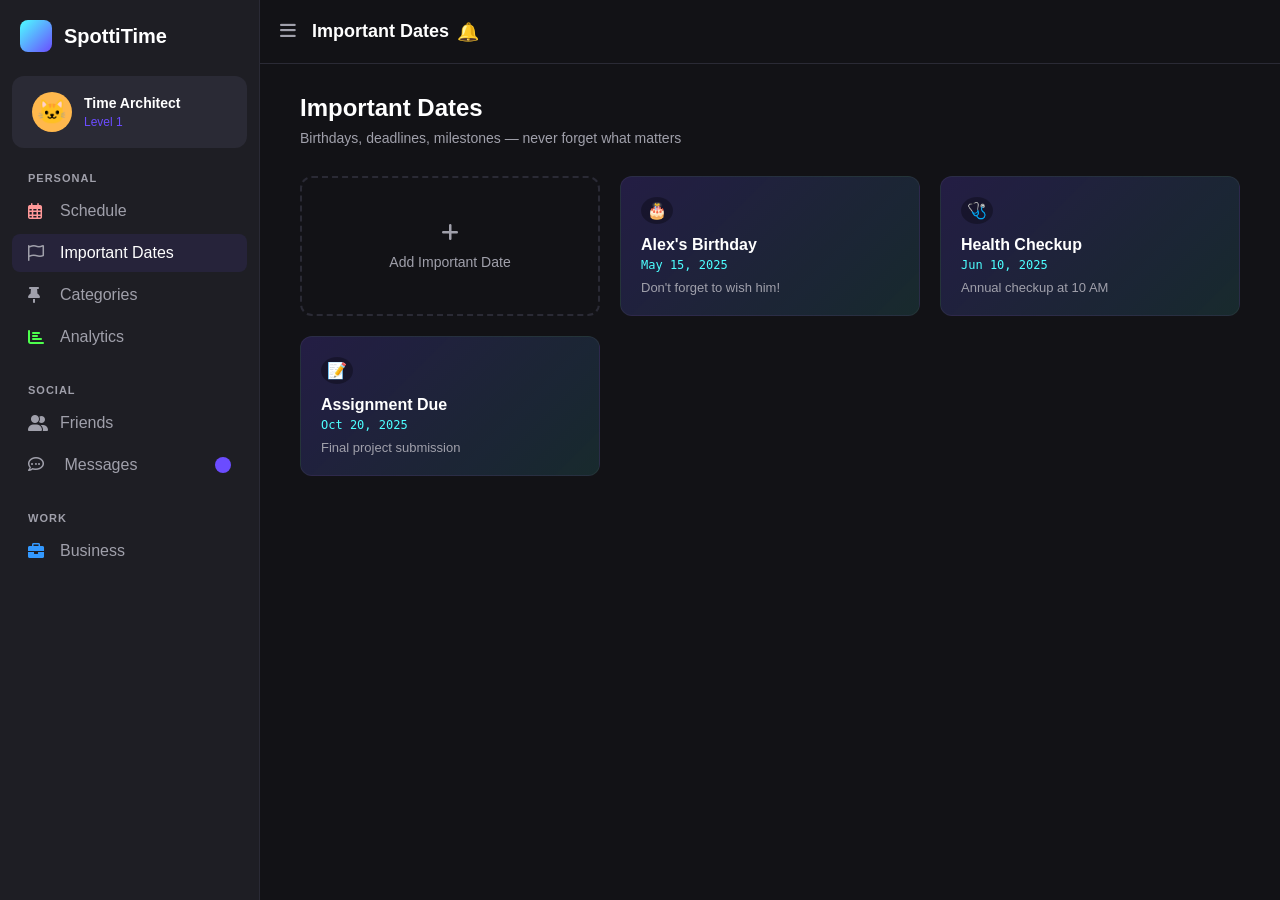
==== important-dates.html @ 73356f84 "Add Important Dates view with modal - Added important-dates.html replacing the schedule container wi" ====
<!DOCTYPE html>
<html lang="en">
<head>
    <meta charset="UTF-8">
    <meta name="viewport" content="width=device-width, initial-scale=1.0">
    <title>SpottiTime</title>
    <link href="https://cdnjs.cloudflare.com/ajax/libs/font-awesome/6.0.0/css/all.min.css" rel="stylesheet">
    <link rel="stylesheet" href="css/main.css">
    <link rel="stylesheet" href="css/important-dates.css">
</head>
<body>
    <div class="app-container">
        <!-- Left Sidebar -->
        <aside class="sidebar" id="sidebar-container">
            <div class="logo-container">
                <div class="logo-icon"></div>
                <h1>SpottiTime</h1>
            </div>

            <div id="profile-button-container"></div>

            <nav class="sidebar-nav">
                <div class="nav-section">
                    <h3>PERSONAL</h3>
                    <div id="schedule-button-container"></div>
                    <div id="important-dates-button-container"></div>
                    <div id="categories-button-container"></div>
                    <div id="analytics-button-container"></div>
                </div>

                <div class="nav-section">
                    <h3>SOCIAL</h3>
                    <div id="friends-button-container"></div>
                    <div id="messages-button-container"></div>
                </div>

                <div class="nav-section">
                    <h3>WORK</h3>
                    <div id="business-button-container"></div>
                </div>
            </nav>
        </aside>

        <!-- Main Content -->
        <main class="main-content">
            <header class="main-header" style="justify-content: flex-start; padding-left: 20px;">
                <div class="header-left">
                    <button class="menu-toggle"><i class="fas fa-bars"></i></button>
                    <h2 style="display: flex; align-items: center; gap: 8px;">Important Dates <span style="color: #ffd633;">🔔</span></h2>
                </div>
            </header>

            <div class="important-dates-container">
                <div class="important-dates-header">
                    <h2>Important Dates</h2>
                    <p>Birthdays, deadlines, milestones — never forget what matters</p>
                </div>

                <div class="dates-grid" id="dates-grid">
                    <div class="date-card add-date-card" id="add-date-btn">
                        <i class="fas fa-plus"></i>
                        <span>Add Important Date</span>
                    </div>

                    <div class="date-card important-date-card">
                        <div class="date-card-icon">🎂</div>
                        <h3 class="date-card-title">Alex's Birthday</h3>
                        <div class="date-card-date">May 15, 2025</div>
                        <div class="date-card-desc">Don't forget to wish him!</div>
                    </div>

                    <div class="date-card important-date-card">
                        <div class="date-card-icon">🩺</div>
                        <h3 class="date-card-title">Health Checkup</h3>
                        <div class="date-card-date">Jun 10, 2025</div>
                        <div class="date-card-desc">Annual checkup at 10 AM</div>
                    </div>

                    <div class="date-card important-date-card">
                        <div class="date-card-icon">📝</div>
                        <h3 class="date-card-title">Assignment Due</h3>
                        <div class="date-card-date">Oct 20, 2025</div>
                        <div class="date-card-desc">Final project submission</div>
                    </div>
                </div>
            </div>
        </main>
    </div>

    <!-- Modal for adding an important date -->
    <div class="modal-overlay" id="add-date-modal">
        <div class="modal-content">
            <div class="modal-header">
                <h2>Add Important Date</h2>
                <button class="close-btn" id="close-modal-btn"><i class="fas fa-times"></i></button>
            </div>
            <form id="add-date-form">
                <div class="form-group">
                    <label for="date-title">Title</label>
                    <input type="text" id="date-title" placeholder="e.g. Alex's Birthday" required>
                </div>
                <div class="form-group">
                    <label for="date-value">Date</label>
                    <input type="date" id="date-value" required>
                </div>
                <div class="form-group">
                    <label for="date-emoji">Emoji</label>
                    <input type="text" id="date-emoji" placeholder="🎂" value="🎂">
                </div>
                <div class="form-group">
                    <label for="date-desc">Description (optional)</label>
                    <input type="text" id="date-desc" placeholder="Short note...">
                </div>
                <button type="submit" class="submit-btn">Add Date</button>
            </form>
        </div>
    </div>

    <!-- Scripts -->
    <script src="js/components/ProfileButton.js"></script>
    <script src="js/components/ScheduleButton.js"></script>
    <script src="js/components/CategoriesButton.js"></script>
    <script src="js/components/ImportantDatesButton.js"></script>
    <script src="js/components/AnalyticsButton.js"></script>
    <script src="js/components/FriendsButton.js"></script>
    <script src="js/components/MessagesButton.js"></script>
    <script src="js/components/BusinessButton.js"></script>
    <script src="js/important-dates.js"></script>
</body>
</html>
---- css/main.css ----
:root {
    --bg-dark: #121216;
    --bg-panel: #1e1e24;
    --bg-hover: #2a2a35;
    --text-primary: #ffffff;
    --text-secondary: #a0a0ab;
    --accent-color: #6b4cff;
    --accent-hover: #8266ff;
    --border-color: #2a2a35;

    /* Category Colors */
    --color-eat: #ffb84d;
    --color-chores: #a0a0ab;
    --color-transport: #ff4d4d;
    --color-study: #b366ff;
    --color-exercise: #4dff4d;
    --color-hanging-out: #ff4dff;
    --color-sleep: #4d4dff;
    --color-entertainment: #ffb84d;
    --color-competitions: #ffd633;
    --color-work: #33cc33;
    --color-personal-care: #b3b3ff;
    --color-family-time: #ff9999;
    --color-hobbies: #4dffff;
    --color-social-media: #3399ff;
    --color-school: #ff3333;
}

* {
    margin: 0;
    padding: 0;
    box-sizing: border-box;
}

body {
    font-family: -apple-system, BlinkMacSystemFont, "Segoe UI", Roboto, Helvetica, Arial, sans-serif;
    background-color: var(--bg-dark);
    color: var(--text-primary);
    height: 100vh;
    overflow: hidden;
}

.app-container {
    display: flex;
    height: 100vh;
    width: 100vw;
}

/* Base Styles for Sidebar */
.sidebar {
    width: 260px;
    background-color: var(--bg-panel);
    border-right: 1px solid var(--border-color);
    display: flex;
    flex-direction: column;
    padding: 20px 0;
    overflow-y: auto;
}

.logo-container {
    display: flex;
    align-items: center;
    padding: 0 20px;
    margin-bottom: 24px;
}

.logo-icon {
    width: 32px;
    height: 32px;
    background: linear-gradient(135deg, #4dffff, #6b4cff);
    border-radius: 8px;
    margin-right: 12px;
}

.logo-container h1 {
    font-size: 20px;
    font-weight: 700;
}

.sidebar-nav {
    flex: 1;
    display: flex;
    flex-direction: column;
    gap: 24px;
}

.nav-section {
    padding: 0 12px;
}

.nav-section h3 {
    font-size: 11px;
    text-transform: uppercase;
    color: var(--text-secondary);
    letter-spacing: 1px;
    margin-bottom: 8px;
    padding-left: 16px;
    font-weight: 600;
}

/* Base Nav Item Styles (used by JS components) */
.nav-item {
    display: flex;
    align-items: center;
    padding: 10px 16px;
    margin-bottom: 4px;
    border-radius: 8px;
    color: var(--text-secondary);
    text-decoration: none;
    cursor: pointer;
    transition: all 0.2s ease;
}

.nav-item:hover {
    background-color: var(--bg-hover);
    color: var(--text-primary);
}

.nav-item.active {
    background-color: rgba(107, 76, 255, 0.1);
    color: var(--text-primary);
}

.nav-item i {
    width: 20px;
    margin-right: 12px;
    font-size: 16px;
}

/* Main Content Area */
.main-content {
    flex: 1;
    display: flex;
    flex-direction: column;
    min-width: 0;
}

.main-header {
    height: 64px;
    border-bottom: 1px solid var(--border-color);
    display: flex;
    align-items: center;
    justify-content: space-between;
    padding: 0 24px;
    background-color: var(--bg-dark);
}

.header-left {
    display: flex;
    align-items: center;
    gap: 16px;
}

.menu-toggle {
    background: none;
    border: none;
    color: var(--text-secondary);
    font-size: 18px;
    cursor: pointer;
}

.header-left h2 {
    font-size: 18px;
    font-weight: 600;
}

.header-right {
    display: flex;
    align-items: center;
    gap: 20px;
}

.date-navigator {
    display: flex;
    align-items: center;
    gap: 12px;
}

.date-navigator button {
    background: transparent;
    border: 1px solid var(--border-color);
    color: var(--text-secondary);
    border-radius: 4px;
    cursor: pointer;
    transition: all 0.2s;
}

.nav-arrow {
    width: 28px;
    height: 28px;
    display: flex;
    align-items: center;
    justify-content: center;
}

.btn-today {
    padding: 4px 12px;
    font-size: 13px;
}

.date-navigator button:hover {
    background-color: var(--bg-hover);
    color: var(--text-primary);
}

.current-date {
    font-weight: 600;
    min-width: 80px;
    text-align: center;
}

.notifications {
    background: none;
    border: none;
    color: #ffd633;
    font-size: 18px;
    cursor: pointer;
}

/* Right Panels */
.right-panels {
    width: 320px;
    background-color: var(--bg-panel);
    border-left: 1px solid var(--border-color);
    display: flex;
    flex-direction: column;
    overflow-y: auto;
}

/* Ensure emoji picker styling */
.emoji-picker-container {
    position: absolute;
    background: #2a2a35;
    border: 1px solid var(--border-color);
    border-radius: 8px;
    padding: 5px;
    display: grid;
    grid-template-columns: repeat(5, 1fr);
    gap: 5px;
    z-index: 1000;
}

.emoji-picker-container span {
    cursor: pointer;
    font-size: 16px;
    text-align: center;
}

.emoji-picker-container span:hover {
    transform: scale(1.2);
}
---- css/important-dates.css ----
.important-dates-container {
    padding: 30px 40px;
    flex: 1;
    overflow-y: auto;
}

.important-dates-header {
    margin-bottom: 30px;
}

.important-dates-header h2 {
    font-size: 24px;
    font-weight: 700;
    margin-bottom: 8px;
}

.important-dates-header p {
    color: var(--text-secondary);
    font-size: 14px;
}

.dates-grid {
    display: grid;
    grid-template-columns: repeat(auto-fill, minmax(280px, 1fr));
    gap: 20px;
}

.date-card {
    height: 140px;
    border-radius: 12px;
    padding: 20px;
    position: relative;
    box-sizing: border-box;
}

/* Add Date Card */
.add-date-card {
    border: 2px dashed #2a2a35;
    display: flex;
    flex-direction: column;
    align-items: center;
    justify-content: center;
    cursor: pointer;
    color: var(--text-secondary);
    transition: all 0.2s ease;
    background-color: transparent;
}

.add-date-card:hover {
    border-color: var(--accent-color);
    color: var(--accent-color);
    background-color: rgba(107, 76, 255, 0.05);
}

.add-date-card i {
    font-size: 20px;
    margin-bottom: 12px;
}

.add-date-card span {
    font-size: 14px;
}

/* Important Date Card */
.important-date-card {
    background: linear-gradient(135deg, rgba(107, 76, 255, 0.2) 0%, rgba(77, 255, 255, 0.1) 100%);
    border: 1px solid rgba(255, 255, 255, 0.05);
    display: flex;
    flex-direction: column;
}

.date-card-icon {
    width: 32px;
    height: 32px;
    background-color: rgba(0, 0, 0, 0.3);
    border-radius: 50%;
    display: flex;
    align-items: center;
    justify-content: center;
    font-size: 16px;
    margin-bottom: 12px;
}

.date-card-title {
    font-size: 16px;
    font-weight: 600;
    margin-bottom: 4px;
}

.date-card-date {
    font-size: 12px;
    color: #4dffff;
    margin-bottom: 8px;
    font-family: monospace;
}

.date-card-desc {
    font-size: 13px;
    color: var(--text-secondary);
    margin-top: auto;
}

/* Modal Overlay */
.modal-overlay {
    position: fixed;
    top: 0;
    left: 0;
    width: 100vw;
    height: 100vh;
    background-color: rgba(0, 0, 0, 0.6);
    display: flex;
    align-items: center;
    justify-content: center;
    z-index: 1000;
    opacity: 0;
    pointer-events: none;
    transition: opacity 0.2s ease;
}

.modal-overlay.active {
    opacity: 1;
    pointer-events: auto;
}

/* Modal Content */
.modal-content {
    background-color: #1e1e24;
    border-radius: 16px;
    width: 400px;
    max-width: 90vw;
    padding: 24px;
    box-shadow: 0 10px 30px rgba(0, 0, 0, 0.5);
    transform: translateY(20px);
    transition: transform 0.2s ease;
    border: 1px solid #2a2a35;
}

.modal-overlay.active .modal-content {
    transform: translateY(0);
}

.modal-header {
    display: flex;
    justify-content: space-between;
    align-items: center;
    margin-bottom: 24px;
}

.modal-header h2 {
    font-size: 20px;
    font-weight: 700;
}

.close-btn {
    background: none;
    border: none;
    color: var(--text-secondary);
    font-size: 18px;
    cursor: pointer;
    transition: color 0.2s;
}

.close-btn:hover {
    color: var(--text-primary);
}

.form-group {
    margin-bottom: 16px;
}

.form-group label {
    display: block;
    font-size: 13px;
    color: var(--text-secondary);
    margin-bottom: 8px;
}

.form-group input {
    width: 100%;
    background-color: #121216;
    border: 1px solid #2a2a35;
    border-radius: 8px;
    padding: 12px;
    color: var(--text-primary);
    font-size: 14px;
    box-sizing: border-box;
    outline: none;
    transition: border-color 0.2s;
}

.form-group input:focus {
    border-color: var(--accent-color);
}

/* Custom styling for date input */
.form-group input[type="date"]::-webkit-calendar-picker-indicator {
    filter: invert(1);
    opacity: 0.5;
    cursor: pointer;
}

.form-group input[type="date"]::-webkit-calendar-picker-indicator:hover {
    opacity: 1;
}

.submit-btn {
    width: 100%;
    background-color: #8266ff;
    color: white;
    border: none;
    border-radius: 8px;
    padding: 14px;
    font-size: 16px;
    font-weight: 600;
    cursor: pointer;
    margin-top: 10px;
    transition: background-color 0.2s;
}

.submit-btn:hover {
    background-color: #6b4cff;
}
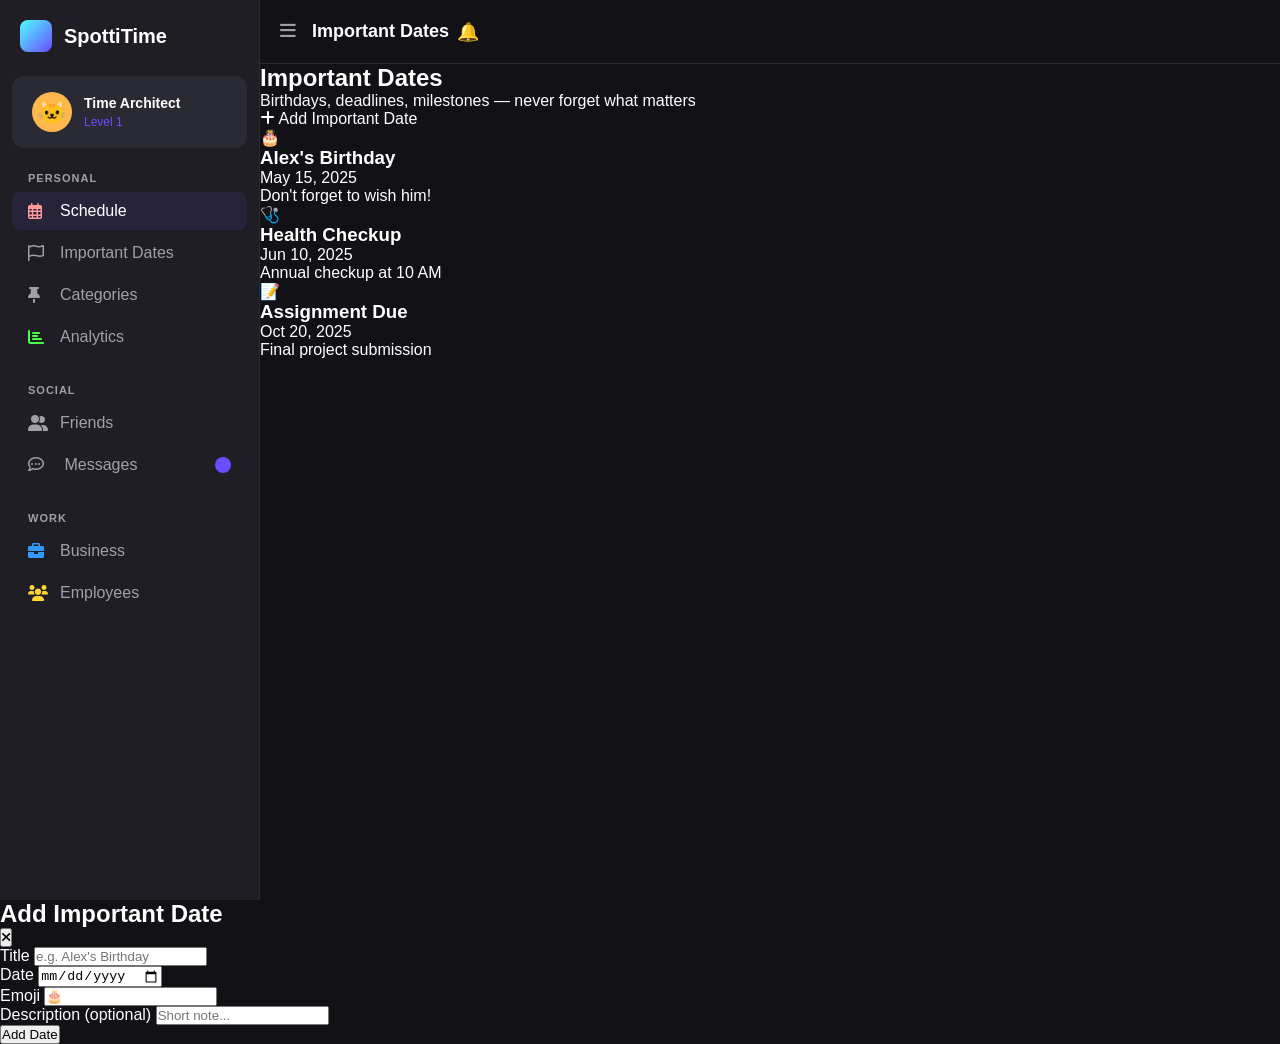
==== commit 665b97ed: "Add Business and Employees workspaces with dynamic logic This commit adds a new Business tab with an" ====
--- a/important-dates.html
+++ b/important-dates.html
@@ -37,6 +37,7 @@
                 <div class="nav-section">
                     <h3>WORK</h3>
                     <div id="business-button-container"></div>
+                    <div id="employees-button-container"></div>
                 </div>
             </nav>
         </aside>
@@ -125,6 +126,7 @@
     <script src="js/components/FriendsButton.js"></script>
     <script src="js/components/MessagesButton.js"></script>
     <script src="js/components/BusinessButton.js"></script>
+    <script src="js/components/EmployeesButton.js"></script>
     <script src="js/important-dates.js"></script>
 </body>
 </html>
--- a/css/main.css
+++ b/css/main.css
@@ -226,26 +226,3 @@
     flex-direction: column;
     overflow-y: auto;
 }
-
-/* Ensure emoji picker styling */
-.emoji-picker-container {
-    position: absolute;
-    background: #2a2a35;
-    border: 1px solid var(--border-color);
-    border-radius: 8px;
-    padding: 5px;
-    display: grid;
-    grid-template-columns: repeat(5, 1fr);
-    gap: 5px;
-    z-index: 1000;
-}
-
-.emoji-picker-container span {
-    cursor: pointer;
-    font-size: 16px;
-    text-align: center;
-}
-
-.emoji-picker-container span:hover {
-    transform: scale(1.2);
-}
